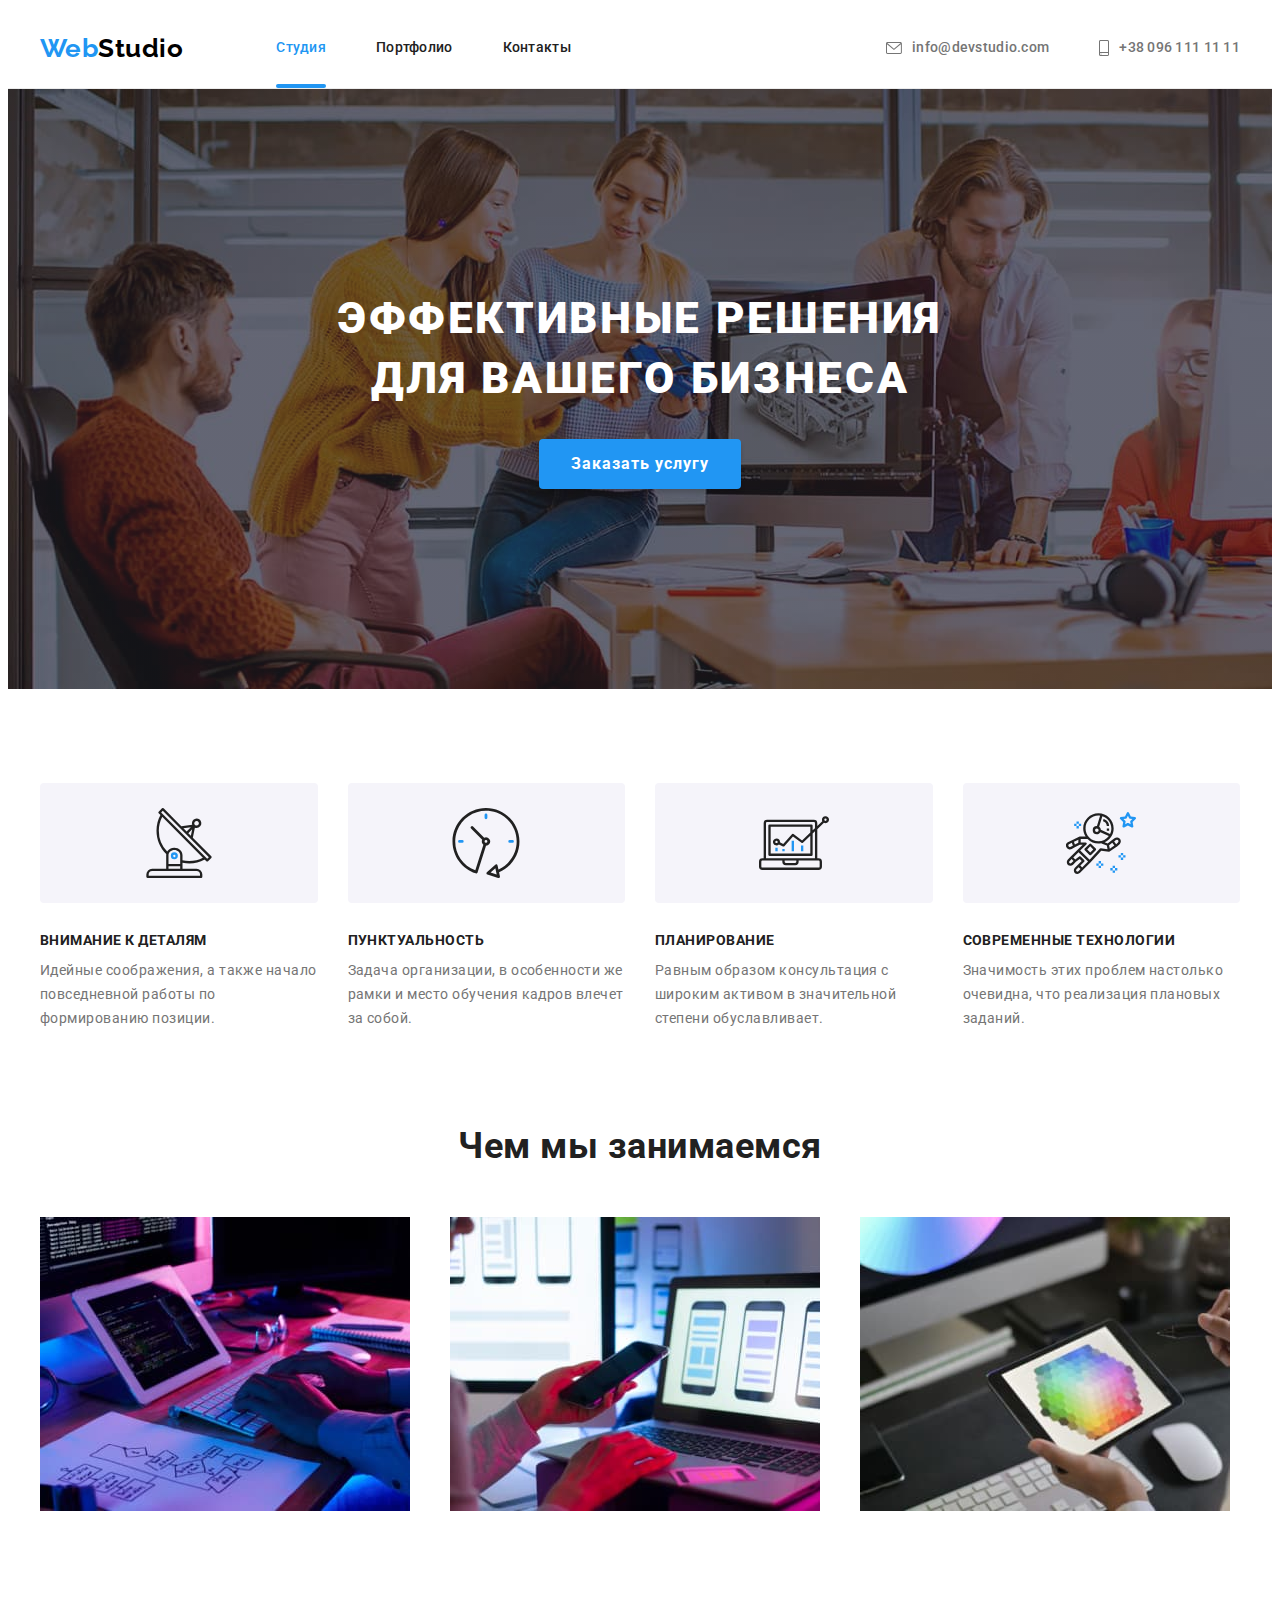
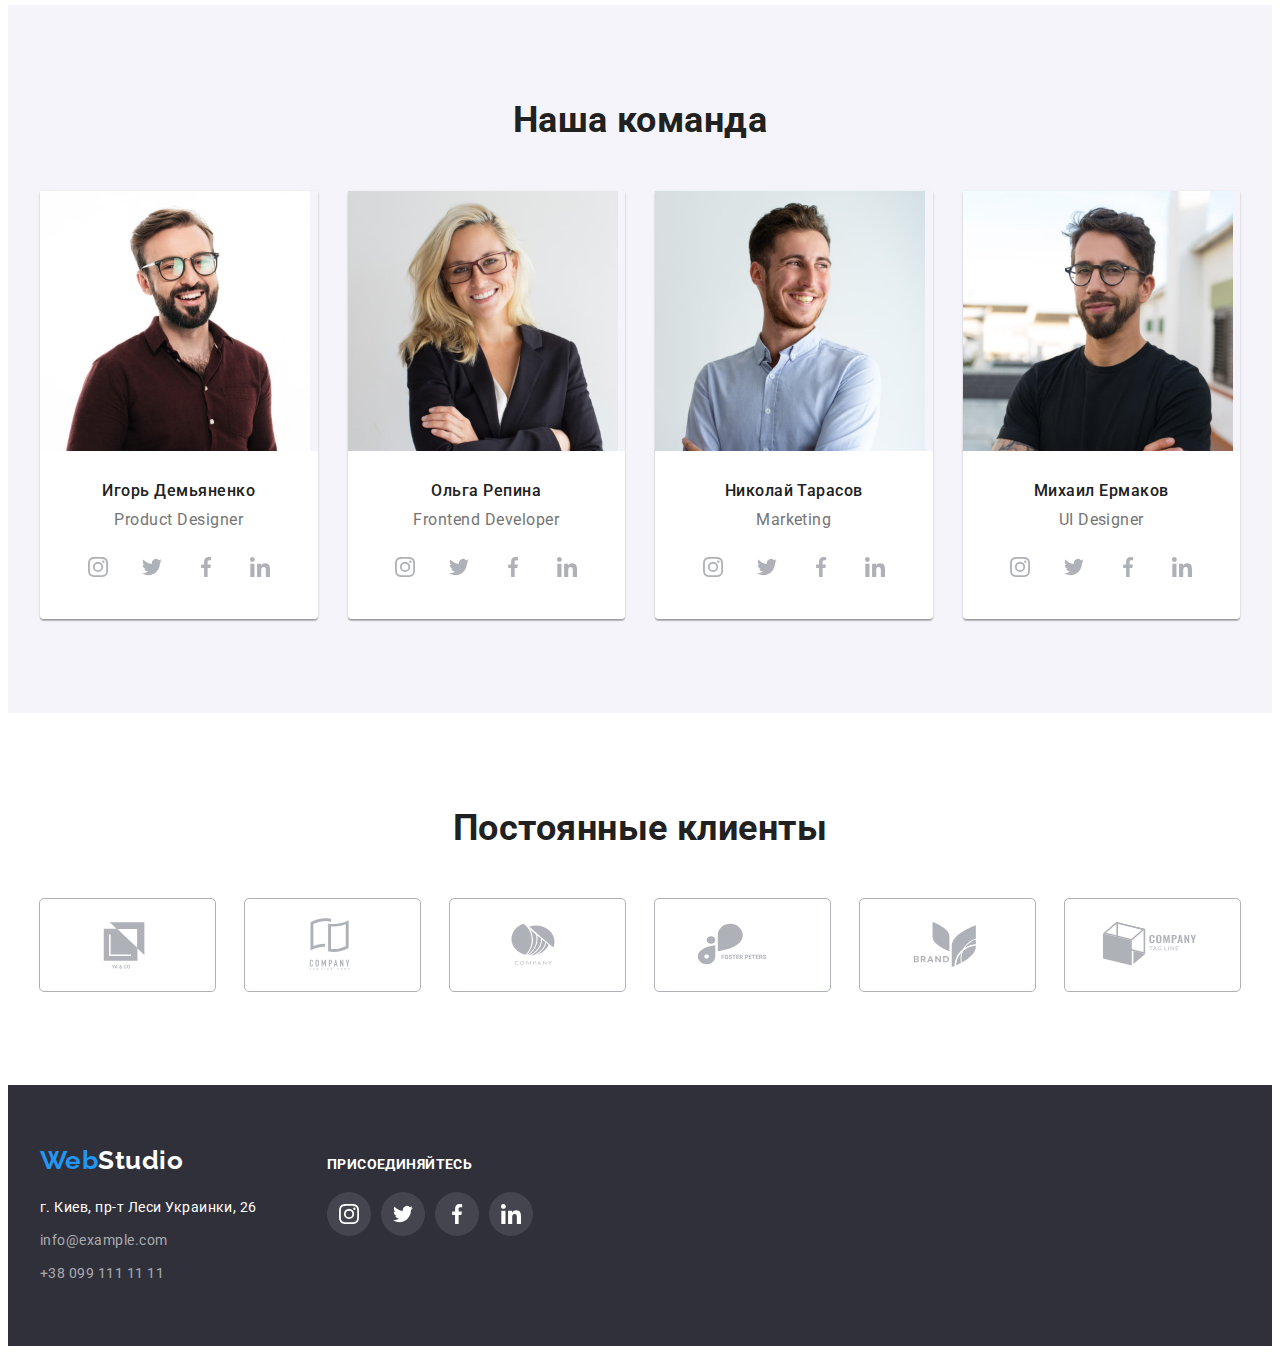
==== index.html @ f8202a03 "Додає файли 5-го ДЗ" ====
<!DOCTYPE html>
<html lang="ru">

<head>
    <meta charset="UTF-8">
    <meta http-equiv="X-UA-Compatible" content="IE=edge">
    <meta name="viewport" content="width=device-width, initial-scale=1.0">
    <link rel="preconnect" href="https://fonts.googleapis.com">
    <link rel="preconnect" href="https://fonts.gstatic.com" crossorigin>
    <link
        href="https://fonts.googleapis.com/css2?family=Raleway:wght@700&family=Roboto:wght@400;500;700;900&display=swap"
        rel="stylesheet">
    <link rel="stylesheet" href="https://cdnjs.cloudflare.com/ajax/libs/modern-normalize/1.1.0/modern-normalize.min.css"
        integrity="sha512-wpPYUAdjBVSE4KJnH1VR1HeZfpl1ub8YT/NKx4PuQ5NmX2tKuGu6U/JRp5y+Y8XG2tV+wKQpNHVUX03MfMFn9Q=="
        crossorigin="anonymous" referrerpolicy="no-referrer" />
    <link rel="stylesheet" href="./css/styles.css">
    <title>WebStudio</title>
</head>

<body>

    <!-- Шапка сайту -->
    <header class="main-header">
        <div class="container nav-header">
            <nav class="main-nav">
                <a href="./" lang="en" class="logo decoration margin-logo"><span class="accent">Web</span>Studio</a>
                <ul class="site-nav list">
                    <li class="item"><a href="./index.html" class="link current decoration">Студия</a></li>
                    <li class="item"><a href="./portfolio.html" class="link decoration">Портфолио</a></li>
                    <li class="item"><a href="" class="link decoration">Контакты</a></li>
                </ul>
            </nav>
            <ul class="contact-nav list">
                <li class="item">
                    <a href="mailto:info@devstudio.com" class="link decoration">
                        <svg width="16" height="12" class="contact-icon">
                            <use href="./images/icons.svg#envelope"></use>
                        </svg>
                        info@devstudio.com
                    </a>
                </li>
                <li class="item">
                    <a href="tel:+380961111111" class="link decoration">
                        <svg width="10" height="16" class="contact-icon">
                            <use href="./images/icons.svg#smartphone"></use>
                        </svg>
                        +38 096 111 11 11
                    </a>
                </li>
            </ul>
        </div>
    </header>

    <main>
        <!-- Герой -->
        <section class="hero">
            <div class="container">
                <h1 class="hero-title">Эффективные решения для вашего бизнеса</h1>
                <button type="button" class="btn primari" data-modal-open>Заказать услугу</button>
            </div>
        </section>

        <!-- Основна частина -->
        <section class="section no-padding">
            <div class="container">
                <h2 style="display: none;" class="section-title none">Преимущества</h2>
                <ul class="section-items list no-margin">
                    <li class="item block">
                        <div class="icon-thumb">
                            <svg width="70" height="70">
                                <use href="./images/icons.svg#antenna"></use>
                            </svg>
                        </div>
                        <h3 class="title">Внимание к деталям</h3>
                        <p class="text">Идейные соображения, а также начало повседневной работы по формированию позиции.
                        </p>
                    </li>
                    <li class="item block">
                        <div class="icon-thumb">
                            <svg width="70" height="70">
                                <use href="./images/icons.svg#clock"></use>
                            </svg>
                        </div>
                        <h3 class="title">Пунктуальность</h3>
                        <p class="text">Задача организации, в особенности же рамки и место обучения кадров влечет за
                            собой.
                        </p>
                    </li>
                    <li class="item block">
                        <div class="icon-thumb">
                            <svg width="70" height="70">
                                <use href="./images/icons.svg#diagram"></use>
                            </svg>
                        </div>
                        <h3 class="title">Планирование</h3>
                        <p class="text">Равным образом консультация с широким активом в значительной степени
                            обуславливает.
                        </p>
                    </li>
                    <li class="item block">
                        <div class="icon-thumb">
                            <svg width="70" height="70">
                                <use href="./images/icons.svg#astronaut"></use>
                            </svg>
                        </div>
                        <h3 class="title">Современные технологии</h3>
                        <p class="text">Значимость этих проблем настолько очевидна, что реализация плановых заданий.</p>
                    </li>
                </ul>
            </div>
        </section>
        <section class="section">
            <div class="container">
                <h2 class="section-title">Чем мы занимаемся</h2>
                <ul class="section-items list">
                    <li class="item"><a href=""><img src="./images/box-1.jpg" alt="Набирає команда" width="370"></a>
                    </li>
                    <li class="item"><a href=""><img src="./images/box-2.jpg" alt="Переглядає дизайн" width="370"></a>
                    </li>
                    <li class="item"><a href=""><img src="./images/box-3.jpg" alt="Розглядає палітру кольорів"
                                width="370"></a></li>
                </ul>
            </div>
        </section>

        <!-- Команда -->
        <section class="section bg-color">
            <div class="container">
                <h2 class="section-title">Наша команда</h2>
                <ul class="section-items list shadow">
                    <li class="item block">
                        <div class="card-thumb">
                            <img src="./images/img-1.jpg" alt="чоловік" width="270">
                        </div>
                        <div class="card-content">
                            <h3 class="name">Игорь Демьяненко</h3>
                            <p class="text desc">Product Designer</p>
                            <ul class="icon-social list">
                                <li class="item">
                                    <a href="https://www.instagram.com" target="_blank" rel="noopener noreferrer"
                                        class="social-link">
                                        <svg width="20" height="20" class="icon">
                                            <use href="./images/icons.svg#instagram"></use>
                                        </svg>
                                    </a>
                                </li>
                                <li class="item">
                                    <a href="https://twitter.com" target="_blank" rel="noopener noreferrer"
                                        class="social-link">
                                        <svg width="20" height="20" class="icon">
                                            <use href="./images/icons.svg#twitter"></use>
                                        </svg>
                                    </a>
                                </li>
                                <li class="item">
                                    <a href="https://facebook.com" target="_blank" rel="noopener noreferrer"
                                        class="social-link">
                                        <svg width="20" height="20" class="icon">
                                            <use href="./images/icons.svg#facebook"></use>
                                        </svg>
                                    </a>
                                </li>
                                <li class="item">
                                    <a href="https://www.linkedin.com" target="_blank" rel="noopener noreferrer"
                                        class="social-link">
                                        <svg width="20" height="20" class="icon">
                                            <use href="./images/icons.svg#linkedin"></use>
                                        </svg>
                                    </a>
                                </li>
                            </ul>
                        </div>
                    </li>
                    <li class="item block">
                        <div class="card-thumb">
                            <img src="./images/img-2.jpg" alt="жінка" width="270">
                        </div>
                        <div class="card-content">
                            <h3 class="name">Ольга Репина</h3>
                            <p class="text desc">Frontend Developer</p>
                            <ul class="icon-social list">
                                <li class="item">
                                    <a href="https://www.instagram.com" target="_blank" rel="noopener noreferrer"
                                        class="social-link">
                                        <svg width="20" height="20" class="icon">
                                            <use href="./images/icons.svg#instagram"></use>
                                        </svg>
                                    </a>
                                </li>
                                <li class="item">
                                    <a href="https://twitter.com" target="_blank" rel="noopener noreferrer"
                                        class="social-link">
                                        <svg width="20" height="20" class="icon">
                                            <use href="./images/icons.svg#twitter"></use>
                                        </svg>
                                    </a>
                                </li>
                                <li class="item">
                                    <a href="https://facebook.com" target="_blank" rel="noopener noreferrer"
                                        class="social-link">
                                        <svg width="20" height="20" class="icon">
                                            <use href="./images/icons.svg#facebook"></use>
                                        </svg>
                                    </a>
                                </li>
                                <li class="item">
                                    <a href="https://www.linkedin.com" target="_blank" rel="noopener noreferrer"
                                        class="social-link">
                                        <svg width="20" height="20" class="icon">
                                            <use href="./images/icons.svg#linkedin"></use>
                                        </svg>
                                    </a>
                                </li>
                            </ul>
                        </div>
                    </li>
                    <li class="item block">
                        <div class="card-thumb">
                            <img src="./images/img-3.jpg" alt="чоловік" width="270">
                        </div>
                        <div class="card-content">
                            <h3 class="name">Николай Тарасов</h3>
                            <p class="text desc">Marketing</p>
                            <ul class="icon-social list">
                                <li class="item">
                                    <a href="https://www.instagram.com" target="_blank" rel="noopener noreferrer"
                                        class="social-link">
                                        <svg width="20" height="20" class="icon">
                                            <use href="./images/icons.svg#instagram"></use>
                                        </svg>
                                    </a>
                                </li>
                                <li class="item">
                                    <a href="https://twitter.com" target="_blank" rel="noopener noreferrer"
                                        class="social-link">
                                        <svg width="20" height="20" class="icon">
                                            <use href="./images/icons.svg#twitter"></use>
                                        </svg>
                                    </a>
                                </li>
                                <li class="item">
                                    <a href="https://facebook.com" target="_blank" rel="noopener noreferrer"
                                        class="social-link">
                                        <svg width="20" height="20" class="icon">
                                            <use href="./images/icons.svg#facebook"></use>
                                        </svg>
                                    </a>
                                </li>
                                <li class="item">
                                    <a href="https://www.linkedin.com" target="_blank" rel="noopener noreferrer"
                                        class="social-link">
                                        <svg width="20" height="20" class="icon">
                                            <use href="./images/icons.svg#linkedin"></use>
                                        </svg>
                                    </a>
                                </li>
                            </ul>
                        </div>
                    </li>
                    <li class="item block">
                        <div class="card-thumb">
                            <img src="./images/img-4.jpg" alt="чоловік" width="270">
                        </div>
                        <div class="card-content">
                            <h3 class="name">Михаил Ермаков</h3>
                            <p class="text desc">UI Designer</p>
                            <ul class="icon-social list">
                                <li class="item">
                                    <a href="https://www.instagram.com" target="_blank" rel="noopener noreferrer"
                                        class="social-link">
                                        <svg width="20" height="20" class="icon">
                                            <use href="./images/icons.svg#instagram"></use>
                                        </svg>
                                    </a>
                                </li>
                                <li class="item">
                                    <a href="https://twitter.com" target="_blank" rel="noopener noreferrer"
                                        class="social-link">
                                        <svg width="20" height="20" class="icon">
                                            <use href="./images/icons.svg#twitter"></use>
                                        </svg>
                                    </a>
                                </li>
                                <li class="item">
                                    <a href="https://facebook.com" target="_blank" rel="noopener noreferrer"
                                        class="social-link">
                                        <svg width="20" height="20" class="icon">
                                            <use href="./images/icons.svg#facebook"></use>
                                        </svg>
                                    </a>
                                </li>
                                <li class="item">
                                    <a href="https://www.linkedin.com" target="_blank" rel="noopener noreferrer"
                                        class="social-link">
                                        <svg width="20" height="20" class="icon">
                                            <use href="./images/icons.svg#linkedin"></use>
                                        </svg>
                                    </a>
                                </li>
                            </ul>
                        </div>
                    </li>
                </ul>
            </div>
        </section>

        <!-- Клієнти -->
        <section class="section">
            <div class="container client">
                <h2 class="client-title">Постоянные клиенты</h2>
                <ul class="client-items list">
                    <li class="client-item">
                        <a href="" class="link">
                            <svg width="106" height="60" class="icon">
                                <use href="./images/icons.svg#company-1"></use>
                            </svg>
                        </a>
                    </li>
                    <li class="client-item">
                        <a href="" class="link">
                            <svg width="106" height="60" class="icon">
                                <use href="./images/icons.svg#company-2"></use>
                            </svg>
                        </a>
                    </li>
                    <li class="client-item">
                        <a href="" class="link">
                            <svg width="106" height="60" class="icon">
                                <use href="./images/icons.svg#company-3"></use>
                            </svg>
                        </a>
                    </li>
                    <li class="client-item">
                        <a href="" class="link">
                            <svg width="106" height="60" class="icon">
                                <use href="./images/icons.svg#company-4"></use>
                            </svg>
                        </a>
                    </li>
                    <li class="client-item">
                        <a href="" class="link">
                            <svg width="106" height="60" class="icon">
                                <use href="./images/icons.svg#company-5"></use>
                            </svg>
                        </a>
                    </li>
                    <li class="client-item">
                        <a href="" class="link">
                            <svg width="106" height="60" class="icon">
                                <use href="./images/icons.svg#company-6"></use>
                            </svg>
                        </a>
                    </li>
                </ul>
            </div>
        </section>
    </main>

    <!-- Підвал -->
    <footer>
        <div class="container primari-footer">

            <!-- Адрес -->
            <div class="container-address">
                <a href="./" lang="en" class="logo white decoration"><span class="accent">Web</span>Studio</a>
                <address class="address">
                    <ul class="address-items list">
                        <li class="item"><a href="https://goo.gl/maps/qfHzh91Hibz9nCDFA" target="_blank"
                                rel="noopener noreferrer" class=" link decoration physical">г. Киев, пр-т Леси Украинки,
                                26</a></li>
                        <li class="item"><a href="mailto:info@example.com" class="link decoration">info@example.com</a>
                        </li>
                        <li class="item"><a href="tel:+380991111111" class="link decoration">+38 099 111 11 11</a></li>
                    </ul>
                </address>
            </div>

            <!-- Приєднуйтесь -->
            <section class="social">
                <h3 class="social-title">присоединяйтесь</h3>
                <ul class="icon-social list">
                    <li class="item">
                        <a href="https://www.instagram.com" target="_blank" rel="noopener noreferrer"
                            class="social-link">
                            <svg width="20" height="20" class="icon">
                                <use href="./images/icons.svg#instagram"></use>
                            </svg>
                        </a>
                    </li>
                    <li class="item">
                        <a href="https://twitter.com" target="_blank" rel="noopener noreferrer" class="social-link">
                            <svg width="20" height="20" class="icon">
                                <use href="./images/icons.svg#twitter"></use>
                            </svg>
                        </a>
                    </li>
                    <li class="item">
                        <a href="https://facebook.com" target="_blank" rel="noopener noreferrer" class="social-link">
                            <svg width="20" height="20" class="icon">
                                <use href="./images/icons.svg#facebook"></use>
                            </svg>
                        </a>
                    </li>
                    <li class="item">
                        <a href="https://www.linkedin.com" target="_blank" rel="noopener noreferrer"
                            class="social-link">
                            <svg width="20" height="20" class="icon">
                                <use href="./images/icons.svg#linkedin"></use>
                            </svg>
                        </a>
                    </li>
                </ul>
            </section>
        </div>

    </footer>

    <!-- Модальне вікно -->
    <div class="backdrop is-hidden" data-modal>
        <div class="modal">
            <button type="button" class="btn-closed" data-modal-close>
                <svg width="18" height="18">
                    <use href="./images/icons.svg#close"></use>
                </svg>
            </button>
        </div>
    </div>

    <script src="./js/modal.js"></script>

</body>

</html>
---- css/styles.css ----
:root {
  --primary-bg-color: #ffffff;
  --primary-text-color: #212121;
  --title-text-color: #757575;
  --accent-color: #2196f3;
  --footer-bg-color: #2f303a;
  --text-logo-color: #000000;
  --primary-btn-color: #f5f4fa;
  --primary-icon-color: #afb1b8;
  --card-shadow: 0px 1px 3px rgba(0, 0, 0, 0.12), 0px 1px 1px rgba(0, 0, 0, 0.14),
    0px 2px 1px rgba(0, 0, 0, 0.2);

  --work-shadow: 0px 1px 1px rgba(0, 0, 0, 0.12), 0px 4px 4px rgba(0, 0, 0, 0.06),
    1px 4px 6px rgba(0, 0, 0, 0.16);
  --card-set-gap: 30px;
  --section-padding: 94px;
  --border-work: 1px solid #eeeeee;
  --border-radius: 4px;
}

body {
  color: var(--primary-text-color);
  background-color: var(--primary-bg-color);

  font-family: Roboto, sans-serif;
  letter-spacing: 0.03em;
}

img {
  display: block;
  max-width: 100%;
  height: auto;
}

.container {
  margin-left: auto;
  margin-right: auto;
  width: 1200px;
  padding-left: 15px;
  padding-right: 15px;
}

.list {
  padding: 0;
  margin: 0;
  list-style: none;
}

.decoration {
  text-decoration: none;
}

.main-header {
  border-bottom: 1px solid #ececec;
}

.nav-header {
  display: flex;
  justify-content: space-between;
  align-items: center;
}

.main-nav {
  display: flex;
  align-items: center;
}

/* Логотип */

.logo {
  display: inline-block;

  color: var(--text-logo-color);
  font-family: Raleway, sans-serif;
  font-weight: 700;
  font-size: 26px;
  line-height: 1.19;
}

.logo > .accent {
  color: var(--accent-color);
}

.margin-logo {
  margin-right: 93px;
}

/* Навігація сайту */

.site-nav {
  display: flex;
}
.site-nav > .item {
  position: relative;
}

.site-nav > .item:not(:last-child) {
  margin-right: 50px;
}

.contact-nav .link,
.site-nav .link {
  padding-top: 32px;
  padding-bottom: 32px;
  font-weight: 500;
  font-size: 14px;
  line-height: 1.14;
  letter-spacing: 0.02em;
}

.site-nav .link {
  display: inline-block;
  color: var(--primary-text-color);

  transition: color 250ms cubic-bezier(0.4, 0, 0.2, 1);
}

.contact-nav .link {
  display: inline-flex;
  align-items: center;

  color: var(--title-text-color);

  transition: color 250ms cubic-bezier(0.4, 0, 0.2, 1);
}

.site-nav .link:hover,
.site-nav .link:focus,
.contact-nav .link:hover,
.contact-nav .link:focus {
  color: var(--accent-color);
}

.site-nav .link.current {
  color: var(--accent-color);
}

.site-nav .link.current::after {
  content: '';
  position: absolute;
  left: 0;
  bottom: 0;

  width: 100%;
  height: 4px;
  background-color: var(--accent-color);
  border-radius: 2px;
}

.contact-nav {
  display: flex;
}

.contact-nav > .item:not(:last-child) {
  margin-right: 50px;
}

.contact-icon {
  margin-right: 10px;
  fill: currentColor;
}

/* Герой */

.hero {
  display: flex;
  max-width: 1600px;
  height: 600px;
  margin-left: auto;
  margin-right: auto;
  align-items: center;

  background-color: #c4c4c4;
  background-image: linear-gradient(to right, rgba(47, 48, 58, 0.4), rgba(47, 48, 58, 0.4)),
    url(../images/hero.jpg);

  color: var(--primary-bg-color);
  text-align: center;
}

.hero-title {
  width: 700px;
  margin-top: 0;
  margin-bottom: var(--card-set-gap);
  margin-left: auto;
  margin-right: auto;

  font-weight: 900;
  font-size: 44px;
  line-height: 1.36;
  letter-spacing: 0.06em;
  text-transform: uppercase;
}

/* Секції */

.section {
  padding-top: var(--section-padding);
  padding-bottom: var(--section-padding);
}

.section.no-padding {
  padding-top: var(--section-padding);
  padding-bottom: 0;
}

.section.bg-color {
  background-color: var(--primary-btn-color);
}

.section-items.no-margin {
  margin-top: 0;
  margin-bottom: 0;
}

.section-items {
  display: flex;
  flex-wrap: wrap;
  margin-top: calc(-1 * var(--card-set-gap));
  margin-left: calc(-1 * var(--card-set-gap));
}

.section-items > .item {
  flex-basis: calc(100% / 3 - var(--card-set-gap));
  margin-top: var(--card-set-gap);
  margin-left: var(--card-set-gap);
}

.section-items > .item.block {
  flex-basis: calc(100% / 4 - var(--card-set-gap));
}

.section-items.no-margin > .item.block {
  margin-top: 0;
}

.icon-thumb {
  display: flex;
  height: 120px;
  margin-bottom: var(--card-set-gap);
  justify-content: center;
  align-items: center;

  background-color: var(--primary-btn-color);
  border-radius: 4px;
}

.section-title {
  margin-top: 0;
  margin-bottom: 50px;

  font-weight: 700;
  font-size: 36px;
  line-height: 1.17;
  text-align: center;
}

.section-items .title {
  margin-top: 0;
  margin-bottom: 10px;

  font-weight: 700;
  font-size: 14px;
  line-height: 1.14;
  text-transform: uppercase;
}

.section-items .text {
  margin-top: 0;
  margin-bottom: 0;

  color: var(--title-text-color);
  font-size: 14px;
  line-height: 1.71;
}

/* Команда */

.section-items.shadow .item.block {
  box-shadow: var(--card-shadow);
  border-bottom-left-radius: var(--border-radius);
  border-bottom-right-radius: var(--border-radius);
}

.card-content {
  padding-top: var(--card-set-gap);
  padding-bottom: var(--card-set-gap);
  background-color: var(--primary-bg-color);
}

.section-items .card-content {
  text-align: center;
  border-bottom-left-radius: var(--border-radius);
  border-bottom-right-radius: var(--border-radius);
}

.section-items .name {
  margin-top: 0;
  margin-bottom: 10px;

  font-weight: 500;
  font-size: 16px;
  line-height: 1.19;
}

.section-items .text.desc {
  margin-bottom: 16px;
  font-size: 16px;
  line-height: 1.19;
}

/* Соціальні мережі */

.icon-social {
  display: flex;
  margin-left: auto;
  margin-right: auto;
  justify-content: center;
}

.icon-social > .item:not(:last-child) {
  margin-right: 10px;
}

.social-link {
  display: flex;
  width: 44px;
  height: 44px;
  justify-content: center;
  align-items: center;

  border-radius: 50%;
}

.card-content .social-link {
  color: var(--primary-icon-color);

  transition: background-color 250ms cubic-bezier(0.4, 0, 0.2, 1),
    color 250ms cubic-bezier(0.4, 0, 0.2, 1);
}

.card-content .social-link:hover,
.card-content .social-link:focus {
  background-color: var(--accent-color);
  color: var(--primary-bg-color);
}

.social-link .icon {
  fill: currentColor;
}

/* Клієнти */

.client {
  text-align: center;
}

.client-title {
  margin-top: 0;
  margin-bottom: 50px;
  padding: 0;

  font-weight: 700;
  font-size: 36px;
  line-height: 42px;
}

.client-item > .link {
  display: flex;
  padding: 16px 32px;

  color: var(--primary-icon-color);
  outline: 1px solid var(--primary-icon-color);
  border-radius: 4px;

  transition: color 250ms cubic-bezier(0.4, 0, 0.2, 1), outline 250ms cubic-bezier(0.4, 0, 0.2, 1);
}

.client-item > .link:hover,
.client-item > .link:focus {
  color: var(--accent-color);
  outline: 1px solid var(--accent-color);
}

.client-items {
  display: flex;
  flex-wrap: wrap;
  margin-top: calc(-1 * var(--card-set-gap));
  margin-left: calc(-1 * var(--card-set-gap));
}

.client-items > .client-item {
  flex-basis: calc(100% / 6 - var(--card-set-gap));
  margin-top: var(--card-set-gap);
  margin-left: var(--card-set-gap);
}

.client-item .icon {
  fill: currentColor;
}

/* Підвал */

footer {
  display: flex;
  padding-top: 60px;
  padding-bottom: 60px;
  background-color: var(--footer-bg-color);
}

.primari-footer {
  display: flex;
  align-items: baseline;
}

.container-address {
  margin-right: 70px;
}

.logo.white {
  margin-bottom: 20px;
}

.logo.white,
.address-items .link.physical {
  color: var(--primary-bg-color);
}

.address {
  font-style: inherit;
}
.address-items > .item:not(:last-child) {
  margin-bottom: 9px;
}

.address-items .link {
  display: inline-block;

  color: rgba(255, 255, 255, 0.6);
  font-size: 14px;
  line-height: 1.71;

  transition: color 250ms cubic-bezier(0.4, 0, 0.2, 1);
}

.address-items .link:hover,
.address-items .link:focus {
  color: var(--accent-color);
}

/* Приєднайтесь */

.social-title {
  margin-top: 0;
  margin-bottom: 20px;
  font-weight: 700;
  font-size: 14px;
  line-height: 16px;
  letter-spacing: 0.03em;
  text-transform: uppercase;

  color: var(--primary-bg-color);
}

.social .social-link {
  background: rgba(255, 255, 255, 0.1);
  color: var(--primary-bg-color);

  transition: background-color 250ms cubic-bezier(0.4, 0, 0.2, 1);
}

.social .social-link:hover,
.social .social-link:focus {
  background-color: var(--accent-color);
}

/* Кнопка */
.btn {
  cursor: pointer;
  border: none;
  border-radius: 4px;
}

.btn.primari {
  padding: 10px 32px;

  font-family: inherit;
  font-weight: 700;
  font-size: 16px;
  line-height: 1.88;
  letter-spacing: 0.06em;

  color: var(--primary-bg-color);
  background-color: var(--accent-color);
  box-shadow: 0px 4px 4px rgba(0, 0, 0, 0.15);

  transition: background-color 250ms cubic-bezier(0.4, 0, 0.2, 1);
}

.btn.primari:hover,
.btn.primari:focus {
  background-color: #188ce8;
}

/* Фільтер */

.section .work-filter {
  display: flex;
  justify-content: center;
  margin-bottom: 50px;
  margin-left: auto;
  margin-right: auto;
}

.work-filter > .item:not(:last-child) {
  margin-right: 8px;
}

.work-filter .btn.secondary {
  padding: 6px 22px;
  font-weight: 500;
  font-size: 16px;
  line-height: 1.62;

  background-color: var(--primary-btn-color);
  color: var(--primary-text-color);

  transition: background-color 250ms cubic-bezier(0.4, 0, 0.2, 1),
    color 250ms cubic-bezier(0.4, 0, 0.2, 1), box-shadow 250ms cubic-bezier(0.4, 0, 0.2, 1);
}

.work-filter .btn.secondary:hover,
.work-filter .btn.secondary:focus {
  background-color: var(--accent-color);
  color: var(--primary-bg-color);
  box-shadow: 0px 3px 1px rgba(0, 0, 0, 0.1), 0px 1px 2px rgba(0, 0, 0, 0.08),
    0px 2px 2px rgba(0, 0, 0, 0.12);
}

/* Роботи */

.work {
  display: flex;
  flex-wrap: wrap;

  margin-top: calc(-1 * var(--card-set-gap));
  margin-left: calc(-1 * var(--card-set-gap));
}

.work .card-thumb {
  position: relative;
  overflow: hidden;
}

.overlay {
  position: absolute;
  top: 0;
  left: 0;
  width: 100%;
  height: 100%;

  padding: 63px 24px;
  background-color: rgba(33, 150, 243, 0.9);

  transform: translateY(101%);
  transition: transform 250ms cubic-bezier(0.4, 0, 0.2, 1);
}

.work .link:hover .overlay,
.work .link:focus .overlay {
  transform: translateY(0);
}

.card-thumb .pre-text {
  margin: 0;
  font-size: 18px;
  line-height: 1.56;

  color: var(--primary-bg-color);
}

.work .card-content {
  padding: 20px 24px;
  border-left: var(--border-work);
  border-right: var(--border-work);
}

.work > .item {
  flex-basis: calc(100% / 3 - var(--card-set-gap));
  margin-top: var(--card-set-gap);
  margin-left: var(--card-set-gap);

  border-bottom: var(--border-work);
}

.work .link.decoration {
  display: inline-block;

  transition: box-shadow 250ms cubic-bezier(0.4, 0, 0.2, 1);
}

.work .link.decoration:hover,
.work .link.decoration:focus {
  box-shadow: var(--work-shadow);
}

.link .title {
  margin-top: 0;
  margin-bottom: 0;
  font-weight: 700;
  font-size: 18px;
  line-height: 2;
  letter-spacing: 0.06em;

  color: var(--primary-text-color);
}

.link .text {
  margin-top: 0;
  margin-bottom: 0;
  font-size: 16px;
  line-height: 1.88;

  color: var(--title-text-color);
}

/* Модальне вікно */

.backdrop {
  position: fixed;
  top: 0;
  left: 0;
  width: 100%;
  height: 100%;

  background-color: rgba(0, 0, 0, 0.2);
  opacity: 1;

  transition: opacity 250ms cubic-bezier(0.4, 0, 0.2, 1);
}

.backdrop.is-hidden {
  opacity: 0;
  pointer-events: none;
}

.backdrop.is-hidden .modal {
  transform: translate(-50%, -50%) scale(0.4, 0.1);
  opacity: 0;
}

.modal {
  position: absolute;
  top: 50%;
  left: 50%;
  min-width: 528px;
  min-height: 581px;

  background-color: var(--primary-bg-color);
  box-shadow: var(--card-shadow);
  border-radius: var(--border-radius);

  transform: translate(-50%, -50%) scale(1, 1);
  opacity: 1;
  transition: transform 250ms cubic-bezier(0.4, 0, 0.2, 1),
    opacity 250ms cubic-bezier(0.4, 0, 0.2, 1);
}

.btn-closed {
  position: absolute;
  display: inline-flex;
  top: 8px;
  right: 8px;

  width: 30px;
  height: 30px;
  padding: 6px;

  cursor: pointer;
  background-color: var(--primary-bg-color);
  border: 1px solid rgba(0, 0, 0, 0.1);
  border-radius: 50%;
}
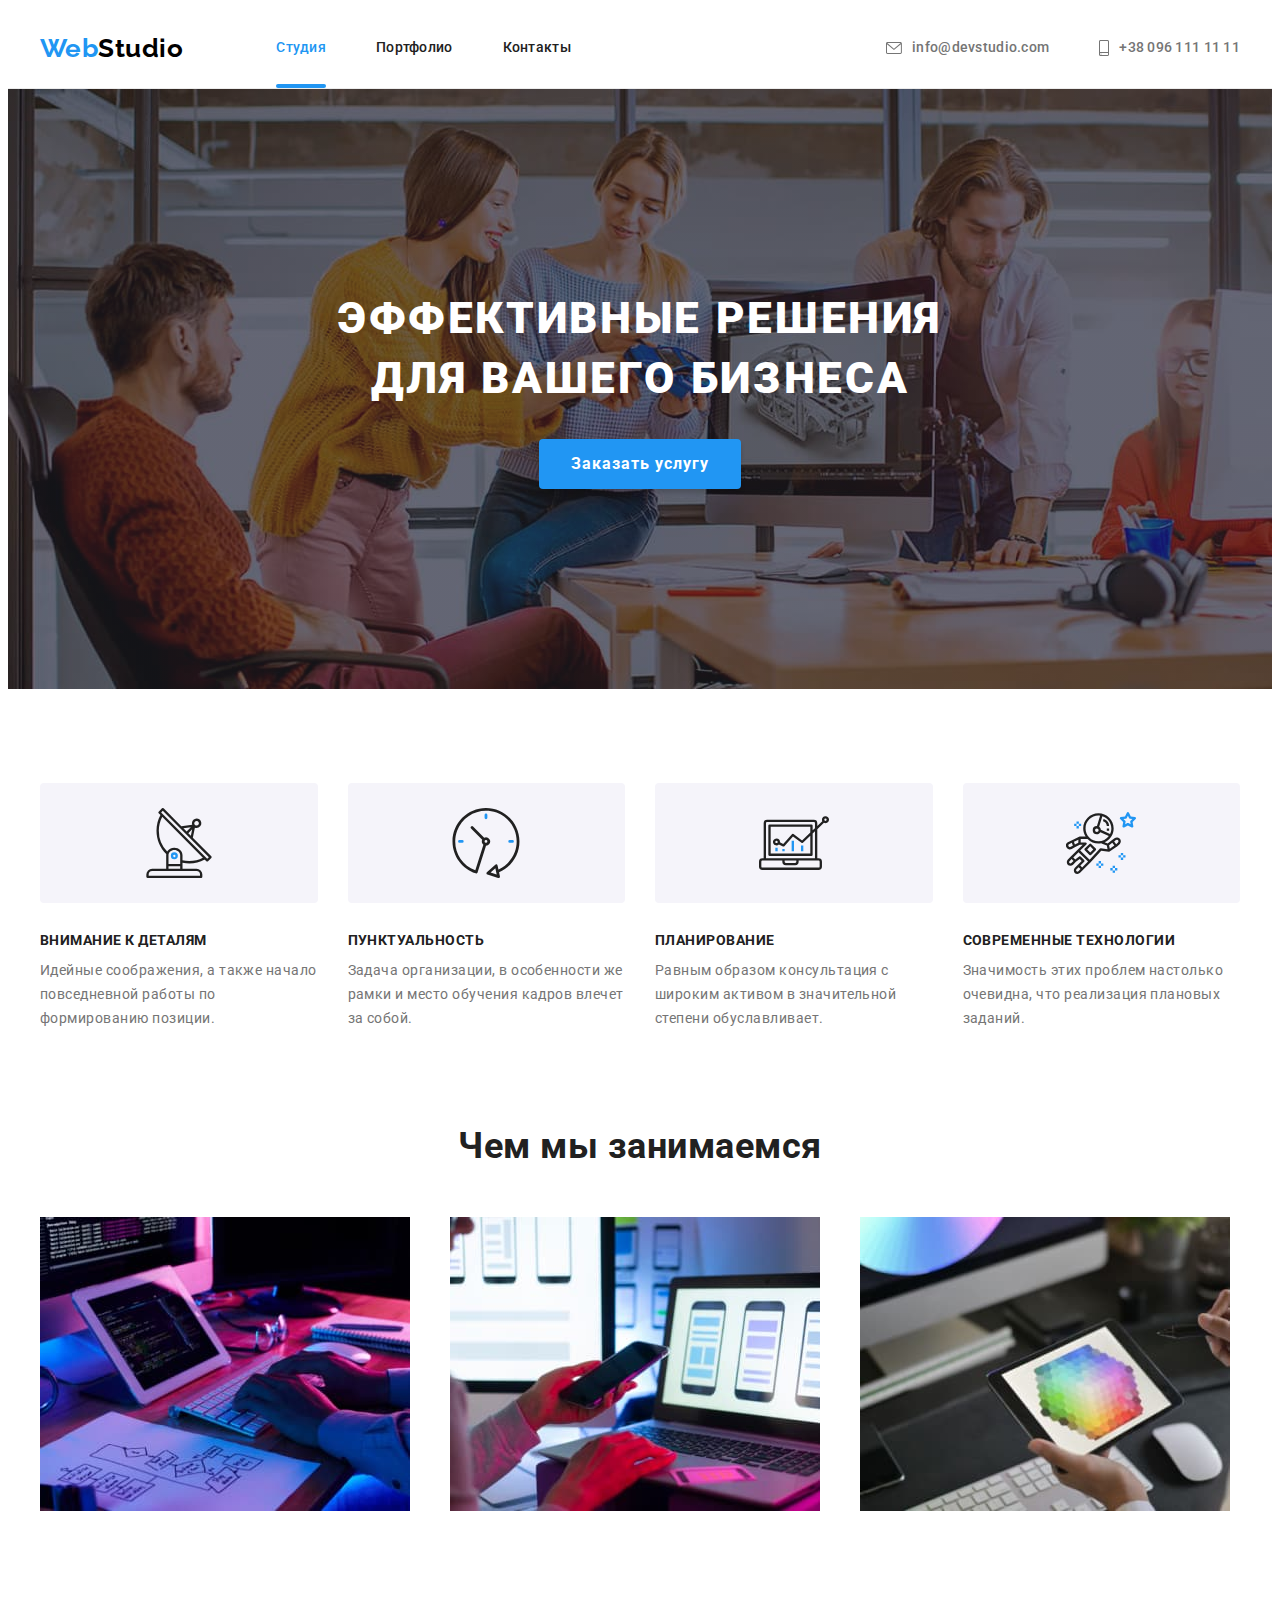
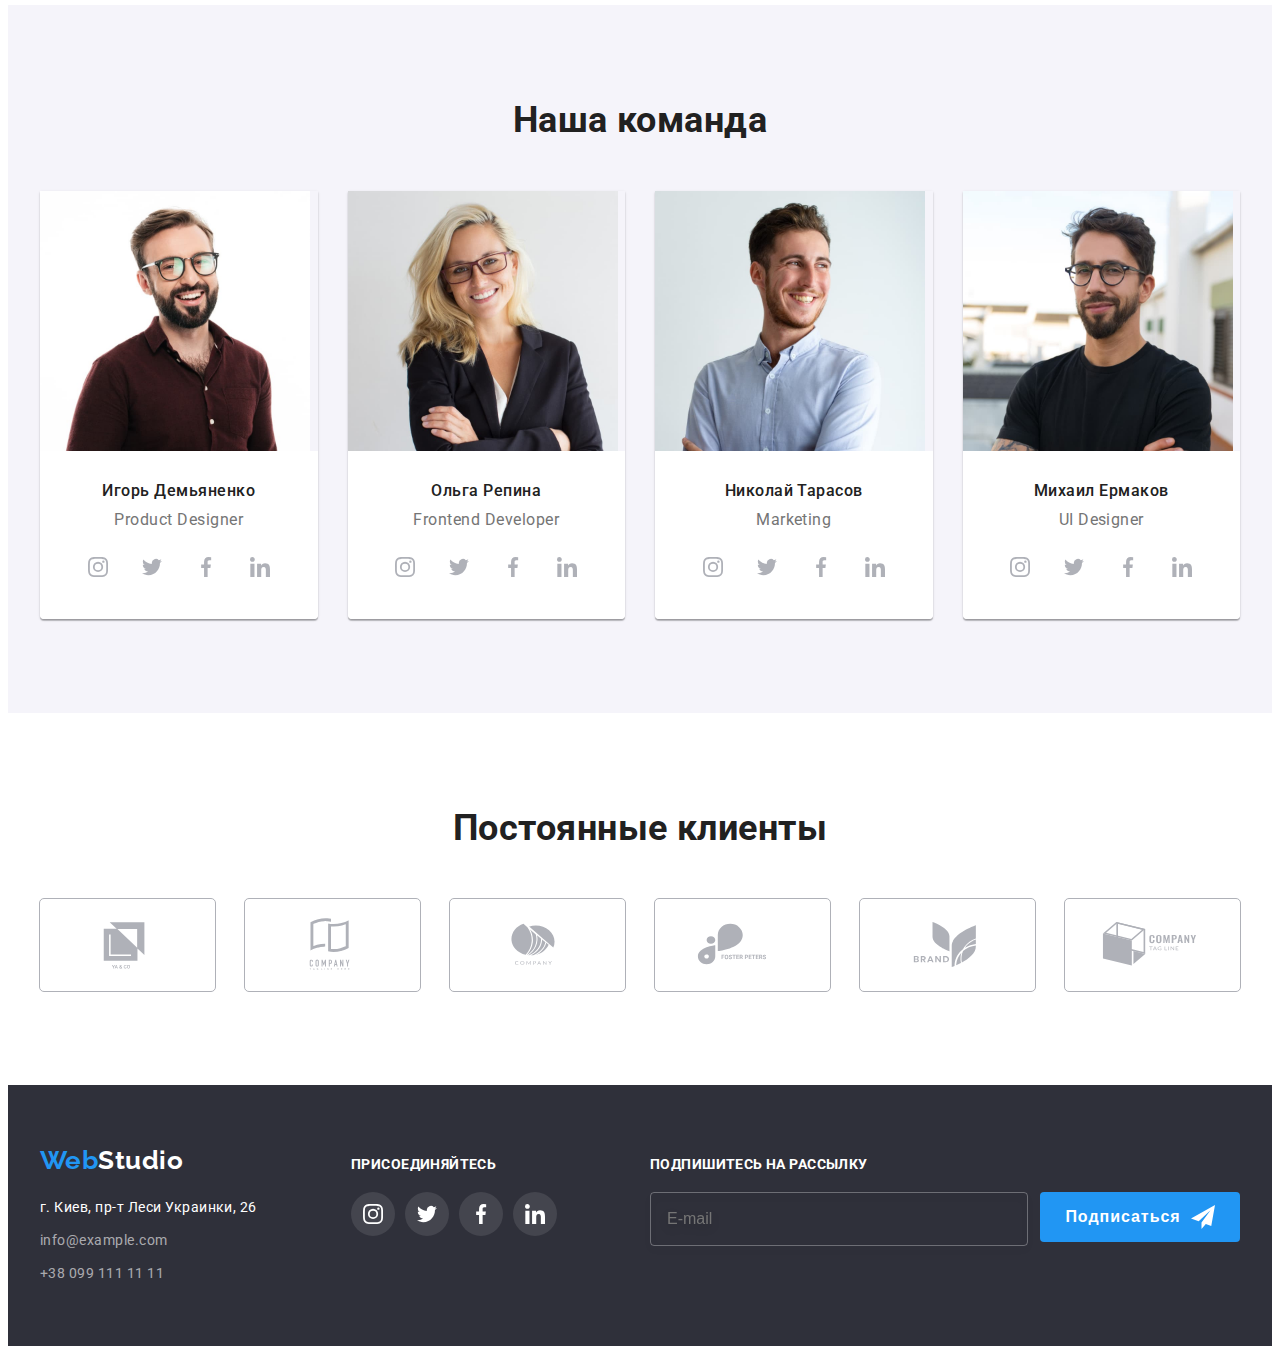
==== commit f0958d0b: "Додає форми" ====
--- a/index.html
+++ b/index.html
@@ -366,51 +366,73 @@
                 <address class="address">
                     <ul class="address-items list">
                         <li class="item"><a href="https://goo.gl/maps/qfHzh91Hibz9nCDFA" target="_blank"
-                                rel="noopener noreferrer" class=" link decoration physical">г. Киев, пр-т Леси Украинки,
+                                rel="noopener noreferrer" class=" link decoration physical">г. Киев, пр-т Леси
+                                Украинки,
                                 26</a></li>
                         <li class="item"><a href="mailto:info@example.com" class="link decoration">info@example.com</a>
                         </li>
-                        <li class="item"><a href="tel:+380991111111" class="link decoration">+38 099 111 11 11</a></li>
+                        <li class="item"><a href="tel:+380991111111" class="link decoration">+38 099 111 11 11</a>
+                        </li>
                     </ul>
                 </address>
             </div>
 
-            <!-- Приєднуйтесь -->
-            <section class="social">
-                <h3 class="social-title">присоединяйтесь</h3>
-                <ul class="icon-social list">
-                    <li class="item">
-                        <a href="https://www.instagram.com" target="_blank" rel="noopener noreferrer"
-                            class="social-link">
-                            <svg width="20" height="20" class="icon">
-                                <use href="./images/icons.svg#instagram"></use>
-                            </svg>
-                        </a>
-                    </li>
-                    <li class="item">
-                        <a href="https://twitter.com" target="_blank" rel="noopener noreferrer" class="social-link">
-                            <svg width="20" height="20" class="icon">
-                                <use href="./images/icons.svg#twitter"></use>
-                            </svg>
-                        </a>
-                    </li>
-                    <li class="item">
-                        <a href="https://facebook.com" target="_blank" rel="noopener noreferrer" class="social-link">
-                            <svg width="20" height="20" class="icon">
-                                <use href="./images/icons.svg#facebook"></use>
-                            </svg>
-                        </a>
-                    </li>
-                    <li class="item">
-                        <a href="https://www.linkedin.com" target="_blank" rel="noopener noreferrer"
-                            class="social-link">
-                            <svg width="20" height="20" class="icon">
-                                <use href="./images/icons.svg#linkedin"></use>
-                            </svg>
-                        </a>
-                    </li>
-                </ul>
-            </section>
+            <div class="footer-wrapper">
+
+                <!-- Приєднуйтесь -->
+                <section class="social">
+                    <h3 class="social-title">присоединяйтесь</h3>
+                    <ul class="icon-social list">
+                        <li class="item">
+                            <a href="https://www.instagram.com" target="_blank" rel="noopener noreferrer"
+                                class="social-link">
+                                <svg width="20" height="20" class="icon">
+                                    <use href="./images/icons.svg#instagram"></use>
+                                </svg>
+                            </a>
+                        </li>
+                        <li class="item">
+                            <a href="https://twitter.com" target="_blank" rel="noopener noreferrer" class="social-link">
+                                <svg width="20" height="20" class="icon">
+                                    <use href="./images/icons.svg#twitter"></use>
+                                </svg>
+                            </a>
+                        </li>
+                        <li class="item">
+                            <a href="https://facebook.com" target="_blank" rel="noopener noreferrer"
+                                class="social-link">
+                                <svg width="20" height="20" class="icon">
+                                    <use href="./images/icons.svg#facebook"></use>
+                                </svg>
+                            </a>
+                        </li>
+                        <li class="item">
+                            <a href="https://www.linkedin.com" target="_blank" rel="noopener noreferrer"
+                                class="social-link">
+                                <svg width="20" height="20" class="icon">
+                                    <use href="./images/icons.svg#linkedin"></use>
+                                </svg>
+                            </a>
+                        </li>
+                    </ul>
+                </section>
+
+                <!-- Форма підписки -->
+                <section class="subscription">
+                    <h3 class="subscription-title">Подпишитесь на рассылку</h3>
+                    <form class="subscription-form">
+                        <label class="subscription-label">
+                            <input type="email" name="mail" placeholder="E-mail" class="subscription-input">
+                        </label>
+                        <button type="submit" class="btn form-btn">Подписаться
+                            <svg width="24px" height="24px" class="subscription-icon">
+                                <use href="./images/icons.svg#send"></use>
+                            </svg>
+                        </button>
+                    </form>
+                </section>
+            </div>
+
         </div>
 
     </footer>
@@ -419,10 +441,62 @@
     <div class="backdrop is-hidden" data-modal>
         <div class="modal">
             <button type="button" class="btn-closed" data-modal-close>
-                <svg width="18" height="18">
+                <svg width="18" height="18" class="closed-icon">
                     <use href="./images/icons.svg#close"></use>
                 </svg>
             </button>
+
+            <!-- Форма -->
+
+            <form class="form-sign">
+                <h2 class="form-title">Оставьте свои данные, мы вам перезвоним</h2>
+                <p class="form-field">
+                    <label class="form-label">
+                        <span class="form-text">Имя</span>
+                        <input type="text" name="name" class="form-input">
+                        <!-- <span class="form-icon"></span> -->
+                        <svg width="18" height="18px" class="form-icon">
+                            <use href="./images/icons.svg#person"></use>
+                        </svg>
+                    </label>
+                </p>
+                <p class="form-field">
+                    <label class="form-label">
+                        <span class="form-text">Телефон</span>
+                        <input type="tel" name="tel" class="form-input">
+                        <svg width="18" height="18px" class="form-icon">
+                            <use href="./images/icons.svg#phone"></use>
+                        </svg>
+                    </label>
+                </p>
+                <p class="form-field">
+                    <label class="form-label">
+                        <span class="form-text">Почта</span>
+                        <input type="email" name="mail" class="form-input">
+                        <svg width="18" height="18px" class="form-icon">
+                            <use href="./images/icons.svg#email"></use>
+                        </svg>
+                    </label>
+                </p>
+                <p class="form-field margin">
+                    <label class="form-label">
+                        <span class="form-text">Комментарий</span>
+                        <textarea name="feedback" rows="5" placeholder="Введите текст" class="form-comment"></textarea>
+                    </label>
+                </p>
+                <p class="form-field-check">
+                    <label class="form-label-check">
+                        <input type="checkbox" name="license" class="form-input-check">
+                        <span class="check-box"></span>
+                        <span class="form-text-check">Соглашаюсь с рассылкой и принимаю <a href=""
+                                class="form-link-check">Условия
+                                договора</a></span>
+                    </label>
+                </p>
+                <div class="wrapper-btn">
+                    <button type="submit" class="btn form-btn">Отправить</button>
+                </div>
+            </form>
         </div>
     </div>
 
--- a/css/styles.css
+++ b/css/styles.css
@@ -3,6 +3,7 @@
   --primary-text-color: #212121;
   --title-text-color: #757575;
   --accent-color: #2196f3;
+  --btn-prymary-accent-color: #188ce8;
   --footer-bg-color: #2f303a;
   --text-logo-color: #000000;
   --primary-btn-color: #f5f4fa;
@@ -16,6 +17,7 @@
   --section-padding: 94px;
   --border-work: 1px solid #eeeeee;
   --border-radius: 4px;
+  --transition-animation: 250ms cubic-bezier(0.4, 0, 0.2, 1);
 }
 
 body {
@@ -112,7 +114,7 @@
   display: inline-block;
   color: var(--primary-text-color);
 
-  transition: color 250ms cubic-bezier(0.4, 0, 0.2, 1);
+  transition: color var(--transition-animation);
 }
 
 .contact-nav .link {
@@ -121,7 +123,7 @@
 
   color: var(--title-text-color);
 
-  transition: color 250ms cubic-bezier(0.4, 0, 0.2, 1);
+  transition: color var(--transition-animation);
 }
 
 .site-nav .link:hover,
@@ -335,8 +337,7 @@
 .card-content .social-link {
   color: var(--primary-icon-color);
 
-  transition: background-color 250ms cubic-bezier(0.4, 0, 0.2, 1),
-    color 250ms cubic-bezier(0.4, 0, 0.2, 1);
+  transition: background-color var(--transition-animation), color var(--transition-animation);
 }
 
 .card-content .social-link:hover,
@@ -373,7 +374,7 @@
   outline: 1px solid var(--primary-icon-color);
   border-radius: 4px;
 
-  transition: color 250ms cubic-bezier(0.4, 0, 0.2, 1), outline 250ms cubic-bezier(0.4, 0, 0.2, 1);
+  transition: color var(--transition-animation), outline var(--transition-animation);
 }
 
 .client-item > .link:hover,
@@ -402,7 +403,6 @@
 /* Підвал */
 
 footer {
-  display: flex;
   padding-top: 60px;
   padding-bottom: 60px;
   background-color: var(--footer-bg-color);
@@ -411,10 +411,7 @@
 .primari-footer {
   display: flex;
   align-items: baseline;
-}
-
-.container-address {
-  margin-right: 70px;
+  justify-content: space-between;
 }
 
 .logo.white {
@@ -440,7 +437,7 @@
   font-size: 14px;
   line-height: 1.71;
 
-  transition: color 250ms cubic-bezier(0.4, 0, 0.2, 1);
+  transition: color var(--transition-animation);
 }
 
 .address-items .link:hover,
@@ -448,8 +445,13 @@
   color: var(--accent-color);
 }
 
+.footer-wrapper {
+  display: flex;
+}
+
 /* Приєднайтесь */
 
+.subscription-title,
 .social-title {
   margin-top: 0;
   margin-bottom: 20px;
@@ -466,12 +468,50 @@
   background: rgba(255, 255, 255, 0.1);
   color: var(--primary-bg-color);
 
-  transition: background-color 250ms cubic-bezier(0.4, 0, 0.2, 1);
+  transition: background-color var(--transition-animation);
 }
 
 .social .social-link:hover,
 .social .social-link:focus {
   background-color: var(--accent-color);
+}
+
+/* Форма підписки */
+.subscription-form {
+  display: inline-flex;
+}
+
+.subscription {
+  margin-left: 93px;
+  margin-right: 0px;
+}
+
+.subscription-input {
+  width: 358px;
+  height: 50px;
+  margin-right: 12px;
+
+  padding-left: 16px;
+
+  font-size: 16px;
+  line-height: 1.25;
+  color: rgba(255, 255, 255, 0.6);
+  background-color: transparent;
+
+  border: 1px solid rgba(255, 255, 255, 0.3);
+  filter: drop-shadow(0px 4px 4px rgba(0, 0, 0, 0.15));
+  border-radius: 4px;
+}
+
+.subscription-form > .form-btn {
+  display: flex;
+  justify-content: center;
+  align-items: center;
+}
+
+.subscription-icon {
+  margin-left: 10px;
+  fill: currentColor;
 }
 
 /* Кнопка */
@@ -494,12 +534,12 @@
   background-color: var(--accent-color);
   box-shadow: 0px 4px 4px rgba(0, 0, 0, 0.15);
 
-  transition: background-color 250ms cubic-bezier(0.4, 0, 0.2, 1);
+  transition: background-color var(--transition-animation);
 }
 
 .btn.primari:hover,
 .btn.primari:focus {
-  background-color: #188ce8;
+  background-color: var(--btn-prymary-accent-color);
 }
 
 /* Фільтер */
@@ -525,8 +565,8 @@
   background-color: var(--primary-btn-color);
   color: var(--primary-text-color);
 
-  transition: background-color 250ms cubic-bezier(0.4, 0, 0.2, 1),
-    color 250ms cubic-bezier(0.4, 0, 0.2, 1), box-shadow 250ms cubic-bezier(0.4, 0, 0.2, 1);
+  transition: background-color var(--transition-animation), color var(--transition-animation),
+    box-shadow var(--transition-animation);
 }
 
 .work-filter .btn.secondary:hover,
@@ -563,7 +603,7 @@
   background-color: rgba(33, 150, 243, 0.9);
 
   transform: translateY(101%);
-  transition: transform 250ms cubic-bezier(0.4, 0, 0.2, 1);
+  transition: transform var(--transition-animation);
 }
 
 .work .link:hover .overlay,
@@ -596,7 +636,7 @@
 .work .link.decoration {
   display: inline-block;
 
-  transition: box-shadow 250ms cubic-bezier(0.4, 0, 0.2, 1);
+  transition: box-shadow var(--transition-animation);
 }
 
 .work .link.decoration:hover,
@@ -636,7 +676,7 @@
   background-color: rgba(0, 0, 0, 0.2);
   opacity: 1;
 
-  transition: opacity 250ms cubic-bezier(0.4, 0, 0.2, 1);
+  transition: opacity var(--transition-animation);
 }
 
 .backdrop.is-hidden {
@@ -653,8 +693,10 @@
   position: absolute;
   top: 50%;
   left: 50%;
-  min-width: 528px;
+  width: 528px;
   min-height: 581px;
+
+  padding: 40px;
 
   background-color: var(--primary-bg-color);
   box-shadow: var(--card-shadow);
@@ -662,8 +704,7 @@
 
   transform: translate(-50%, -50%) scale(1, 1);
   opacity: 1;
-  transition: transform 250ms cubic-bezier(0.4, 0, 0.2, 1),
-    opacity 250ms cubic-bezier(0.4, 0, 0.2, 1);
+  transition: transform var(--transition-animation), opacity var(--transition-animation);
 }
 
 .btn-closed {
@@ -681,3 +722,169 @@
   border: 1px solid rgba(0, 0, 0, 0.1);
   border-radius: 50%;
 }
+
+.closed-icon {
+  transition: fill var(--transition-animation);
+}
+
+.closed-icon:hover,
+.closed-icon:focus {
+  fill: var(--accent-color);
+}
+
+/* Форма */
+
+.form-comment,
+.form-input {
+  border: 1px solid rgba(33, 33, 33, 0.2);
+  border-radius: 4px;
+
+  transition: border var(--transition-animation);
+}
+
+.form-field {
+  margin-top: 0;
+  margin-bottom: 10px;
+}
+
+.form-title {
+  margin-top: 0;
+  margin-bottom: 12px;
+
+  font-weight: 700;
+  font-size: 20px;
+  line-height: 1.15;
+  text-align: center;
+
+  color: var(--primary-text-color);
+}
+
+.form-label {
+  display: block;
+  position: relative;
+}
+
+.form-text {
+  display: inline-block;
+  margin-top: 0;
+  margin-bottom: 4px;
+
+  font-size: 12px;
+  line-height: 1.17;
+  letter-spacing: 0.01em;
+
+  color: var(--title-text-color);
+}
+
+.form-input {
+  display: block;
+  padding-left: 42px;
+  width: 100%;
+  height: 40px;
+}
+
+.form-input:focus,
+.form-comment:focus {
+  outline: none;
+  border: 1px solid var(--accent-color);
+}
+
+.form-icon {
+  position: absolute;
+  left: 12px;
+  bottom: 11px;
+
+  transition: fill var(--transition-animation);
+}
+
+.form-input:focus + .form-icon {
+  fill: var(--accent-color);
+}
+
+.form-field.margin {
+  margin-bottom: 20px;
+}
+
+.form-comment {
+  resize: none;
+  width: 100%;
+
+  padding: 12px 16px;
+
+  color: rgba(117, 117, 117, 0.5);
+}
+
+.form-field-check {
+  margin-top: 0;
+  margin-bottom: 30px;
+}
+
+.form-input-check {
+  -webkit-appearance: none;
+  -moz-appearance: none;
+  appearance: none;
+  text-align: center;
+}
+
+.form-label-check {
+  position: relative;
+  padding-left: 28px;
+}
+
+.check-box {
+  position: absolute;
+  top: 50%;
+  width: 16px;
+  height: 15px;
+
+  margin-left: -23px;
+
+  background-color: var(--primary-bg-color);
+  background-image: url("data:image/svg+xml,%3Csvg width='16' height='15' viewBox='0 0 16 15' fill='none' xmlns='http://www.w3.org/2000/svg'%3E%3Cpath d='M14.2222 1.66667V13.3333H1.77778V1.66667H14.2222ZM14.2222 0H1.77778C0.8 0 0 0.75 0 1.66667V13.3333C0 14.25 0.8 15 1.77778 15H14.2222C15.2 15 16 14.25 16 13.3333V1.66667C16 0.75 15.2 0 14.2222 0Z' fill='%23212121'/%3E%3C/svg%3E%0A");
+
+  transform: translateY(-50%);
+
+  transition: background-image var(--transition-animation);
+}
+
+.form-input-check:checked + .check-box,
+.form-input-check:checked:focus + .check-box {
+  background-image: url("data:image/svg+xml,%3Csvg xmlns='http://www.w3.org/2000/svg' width='16' height='15' viewBox='0 0 16 15' fill='none'%3E%3Crect width='16' height='15' rx='2' fill='%232196F3'/%3E%3Cpath d='M3.95703 7.75166L3.88825 7.68604L3.81923 7.75141L2.93123 8.59258L2.85486 8.66492L2.93097 8.73753L6.42671 12.0724L6.49574 12.1382L6.56476 12.0724L14.069 4.91352L14.1449 4.84116L14.069 4.76881L13.1873 3.92764L13.1183 3.86183L13.0493 3.92761L6.49577 10.1735L3.95703 7.75166Z' fill='white' stroke='white' stroke-width='0.2'/%3E%3C/svg%3E");
+}
+
+.form-input-check:focus + .check-box {
+  background-image: url("data:image/svg+xml,%3Csvg xmlns='http://www.w3.org/2000/svg' width='16' height='15' viewBox='0 0 16 15' fill='none'%3E%3Cpath d='M14.2222 1.66667V13.3333H1.77778V1.66667H14.2222ZM14.2222 0H1.77778C0.8 0 0 0.75 0 1.66667V13.3333C0 14.25 0.8 15 1.77778 15H14.2222C15.2 15 16 14.25 16 13.3333V1.66667C16 0.75 15.2 0 14.2222 0Z' fill='%232196F3'/%3E%3C/svg%3E");
+}
+
+.form-text-check {
+  font-size: 14px;
+  line-height: 1.71;
+  color: var(--title-text-color);
+}
+
+.form-link-check {
+  color: var(--accent-color);
+}
+
+.wrapper-btn {
+  text-align: center;
+}
+
+.form-btn {
+  width: 200px;
+  height: 50px;
+
+  font-weight: 700;
+  font-size: 16px;
+  line-height: 1.88;
+  letter-spacing: 0.06em;
+  color: var(--primary-bg-color);
+  background-color: var(--accent-color);
+
+  transition: background-image var(--transition-animation);
+}
+
+.form-btn:hover,
+.form-btn:focus {
+  background-color: var(--btn-prymary-accent-color);
+}
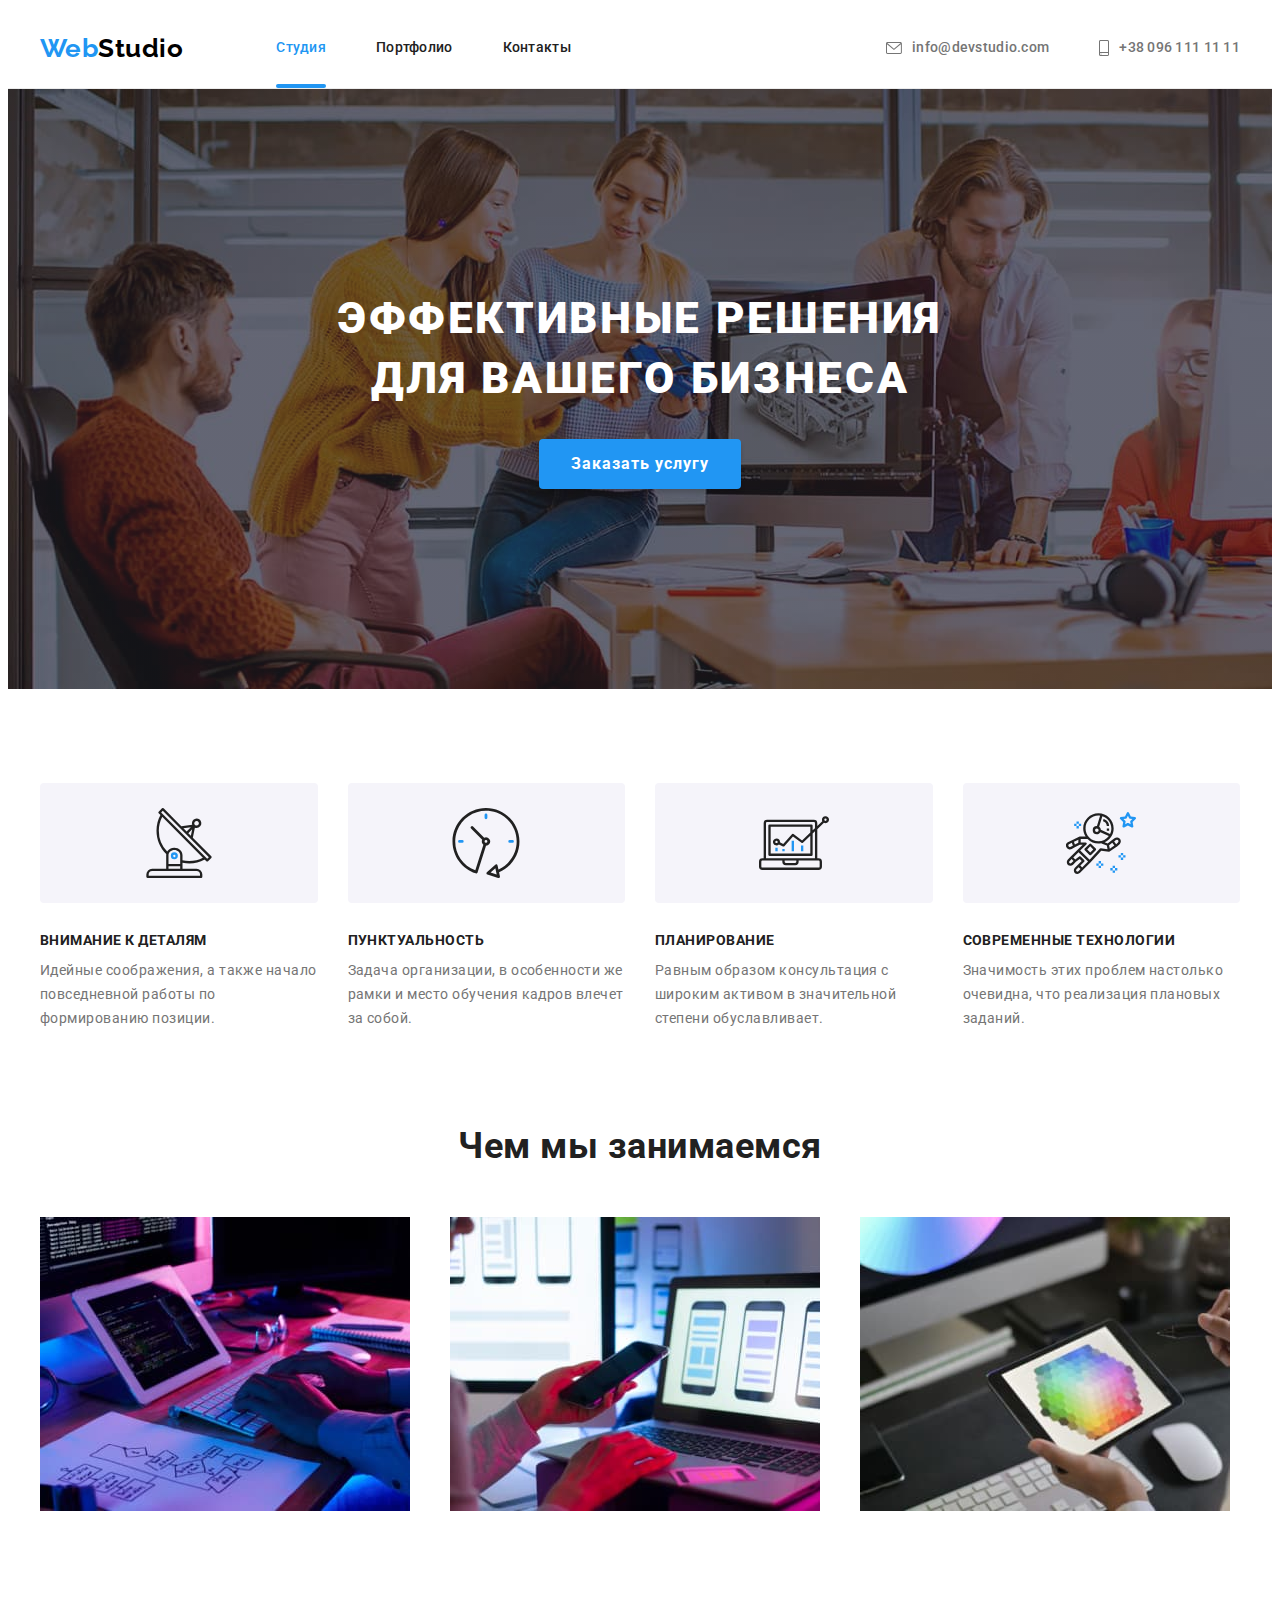
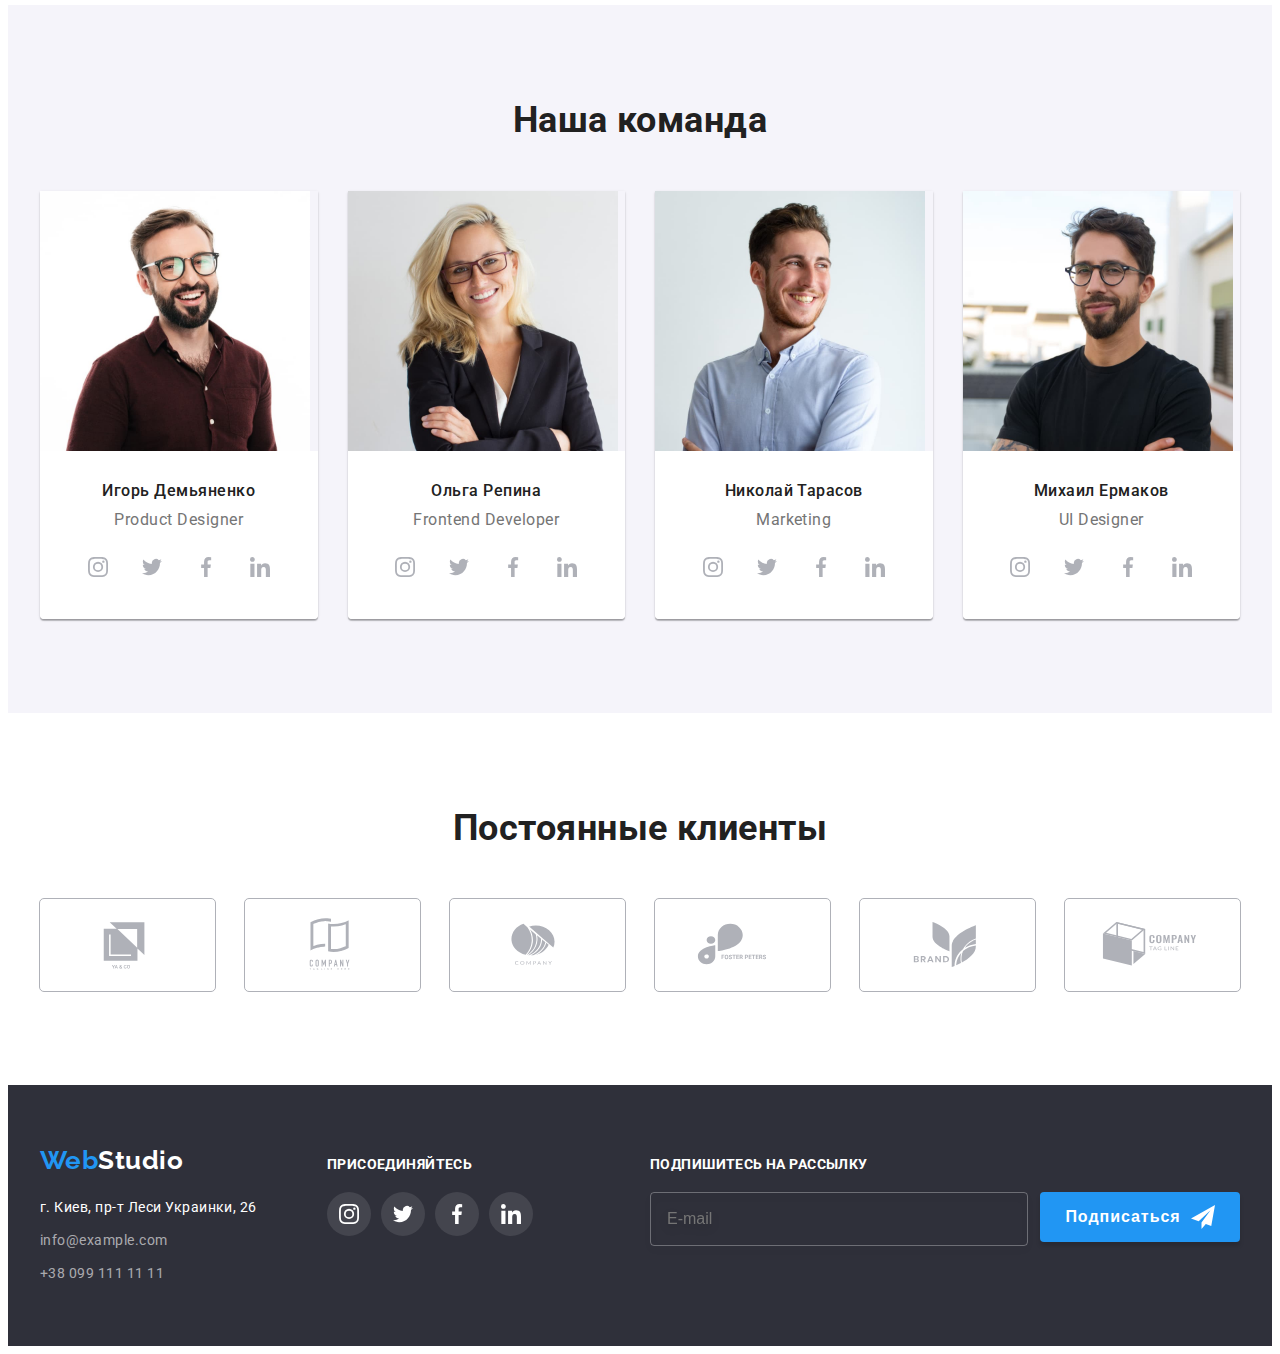
==== commit 5e32a589: "Виправляє зауваження ментора тавидаляє зайві обгортки" ====
--- a/index.html
+++ b/index.html
@@ -377,62 +377,57 @@
                 </address>
             </div>
 
-            <div class="footer-wrapper">
-
-                <!-- Приєднуйтесь -->
-                <section class="social">
-                    <h3 class="social-title">присоединяйтесь</h3>
-                    <ul class="icon-social list">
-                        <li class="item">
-                            <a href="https://www.instagram.com" target="_blank" rel="noopener noreferrer"
-                                class="social-link">
-                                <svg width="20" height="20" class="icon">
-                                    <use href="./images/icons.svg#instagram"></use>
-                                </svg>
-                            </a>
-                        </li>
-                        <li class="item">
-                            <a href="https://twitter.com" target="_blank" rel="noopener noreferrer" class="social-link">
-                                <svg width="20" height="20" class="icon">
-                                    <use href="./images/icons.svg#twitter"></use>
-                                </svg>
-                            </a>
-                        </li>
-                        <li class="item">
-                            <a href="https://facebook.com" target="_blank" rel="noopener noreferrer"
-                                class="social-link">
-                                <svg width="20" height="20" class="icon">
-                                    <use href="./images/icons.svg#facebook"></use>
-                                </svg>
-                            </a>
-                        </li>
-                        <li class="item">
-                            <a href="https://www.linkedin.com" target="_blank" rel="noopener noreferrer"
-                                class="social-link">
-                                <svg width="20" height="20" class="icon">
-                                    <use href="./images/icons.svg#linkedin"></use>
-                                </svg>
-                            </a>
-                        </li>
-                    </ul>
-                </section>
-
-                <!-- Форма підписки -->
-                <section class="subscription">
-                    <h3 class="subscription-title">Подпишитесь на рассылку</h3>
-                    <form class="subscription-form">
-                        <label class="subscription-label">
-                            <input type="email" name="mail" placeholder="E-mail" class="subscription-input">
-                        </label>
-                        <button type="submit" class="btn form-btn">Подписаться
-                            <svg width="24px" height="24px" class="subscription-icon">
-                                <use href="./images/icons.svg#send"></use>
-                            </svg>
-                        </button>
-                    </form>
-                </section>
-            </div>
-
+            <!-- Приєднуйтесь -->
+            <section class="social">
+                <h3 class="social-title">присоединяйтесь</h3>
+                <ul class="icon-social list">
+                    <li class="item">
+                        <a href="https://www.instagram.com" target="_blank" rel="noopener noreferrer"
+                            class="social-link">
+                            <svg width="20" height="20" class="icon">
+                                <use href="./images/icons.svg#instagram"></use>
+                            </svg>
+                        </a>
+                    </li>
+                    <li class="item">
+                        <a href="https://twitter.com" target="_blank" rel="noopener noreferrer" class="social-link">
+                            <svg width="20" height="20" class="icon">
+                                <use href="./images/icons.svg#twitter"></use>
+                            </svg>
+                        </a>
+                    </li>
+                    <li class="item">
+                        <a href="https://facebook.com" target="_blank" rel="noopener noreferrer" class="social-link">
+                            <svg width="20" height="20" class="icon">
+                                <use href="./images/icons.svg#facebook"></use>
+                            </svg>
+                        </a>
+                    </li>
+                    <li class="item">
+                        <a href="https://www.linkedin.com" target="_blank" rel="noopener noreferrer"
+                            class="social-link">
+                            <svg width="20" height="20" class="icon">
+                                <use href="./images/icons.svg#linkedin"></use>
+                            </svg>
+                        </a>
+                    </li>
+                </ul>
+            </section>
+
+            <!-- Форма підписки -->
+            <section class="subscription">
+                <h3 class="subscription-title">Подпишитесь на рассылку</h3>
+                <form class="subscription-form">
+                    <label class="subscription-label">
+                        <input type="email" name="mail" placeholder="E-mail" class="subscription-input">
+                    </label>
+                    <button type="submit" class="btn form-btn">Подписаться
+                        <svg width="24px" height="24px" class="subscription-icon">
+                            <use href="./images/icons.svg#send"></use>
+                        </svg>
+                    </button>
+                </form>
+            </section>
         </div>
 
     </footer>
@@ -449,8 +444,8 @@
             <!-- Форма -->
 
             <form class="form-sign">
-                <h2 class="form-title">Оставьте свои данные, мы вам перезвоним</h2>
-                <p class="form-field">
+                <p class="form-title">Оставьте свои данные, мы вам перезвоним</p>
+                <div class="form-field">
                     <label class="form-label">
                         <span class="form-text">Имя</span>
                         <input type="text" name="name" class="form-input">
@@ -459,8 +454,8 @@
                             <use href="./images/icons.svg#person"></use>
                         </svg>
                     </label>
-                </p>
-                <p class="form-field">
+                </div>
+                <div class="form-field">
                     <label class="form-label">
                         <span class="form-text">Телефон</span>
                         <input type="tel" name="tel" class="form-input">
@@ -468,8 +463,8 @@
                             <use href="./images/icons.svg#phone"></use>
                         </svg>
                     </label>
-                </p>
-                <p class="form-field">
+                </div>
+                <div class="form-field">
                     <label class="form-label">
                         <span class="form-text">Почта</span>
                         <input type="email" name="mail" class="form-input">
@@ -477,14 +472,14 @@
                             <use href="./images/icons.svg#email"></use>
                         </svg>
                     </label>
-                </p>
-                <p class="form-field margin">
+                </div>
+                <div class="form-field margin">
                     <label class="form-label">
                         <span class="form-text">Комментарий</span>
                         <textarea name="feedback" rows="5" placeholder="Введите текст" class="form-comment"></textarea>
                     </label>
-                </p>
-                <p class="form-field-check">
+                </div>
+                <div class="form-field-check">
                     <label class="form-label-check">
                         <input type="checkbox" name="license" class="form-input-check">
                         <span class="check-box"></span>
@@ -492,10 +487,8 @@
                                 class="form-link-check">Условия
                                 договора</a></span>
                     </label>
-                </p>
-                <div class="wrapper-btn">
-                    <button type="submit" class="btn form-btn">Отправить</button>
                 </div>
+                <button type="submit" class="btn form-btn">Отправить</button>
             </form>
         </div>
     </div>
--- a/css/styles.css
+++ b/css/styles.css
@@ -411,7 +411,10 @@
 .primari-footer {
   display: flex;
   align-items: baseline;
-  justify-content: space-between;
+}
+
+.container-address {
+  margin-right: 70px;
 }
 
 .logo.white {
@@ -443,10 +446,6 @@
 .address-items .link:hover,
 .address-items .link:focus {
   color: var(--accent-color);
-}
-
-.footer-wrapper {
-  display: flex;
 }
 
 /* Приєднайтесь */
@@ -482,8 +481,7 @@
 }
 
 .subscription {
-  margin-left: 93px;
-  margin-right: 0px;
+  margin-left: auto;
 }
 
 .subscription-input {
@@ -505,6 +503,7 @@
 
 .subscription-form > .form-btn {
   display: flex;
+  margin: 0;
   justify-content: center;
   align-items: center;
 }
@@ -694,7 +693,7 @@
   top: 50%;
   left: 50%;
   width: 528px;
-  min-height: 581px;
+  height: 581px;
 
   padding: 40px;
 
@@ -765,7 +764,7 @@
 }
 
 .form-text {
-  display: inline-block;
+  display: block;
   margin-top: 0;
   margin-bottom: 4px;
 
@@ -806,6 +805,7 @@
 }
 
 .form-comment {
+  display: block;
   resize: none;
   width: 100%;
 
@@ -866,11 +866,9 @@
   color: var(--accent-color);
 }
 
-.wrapper-btn {
-  text-align: center;
-}
-
 .form-btn {
+  display: block;
+  margin: 0 auto;
   width: 200px;
   height: 50px;
 
@@ -880,8 +878,9 @@
   letter-spacing: 0.06em;
   color: var(--primary-bg-color);
   background-color: var(--accent-color);
-
-  transition: background-image var(--transition-animation);
+  box-shadow: 0px 4px 4px rgba(0, 0, 0, 0.15);
+
+  transition: background-color var(--transition-animation);
 }
 
 .form-btn:hover,
